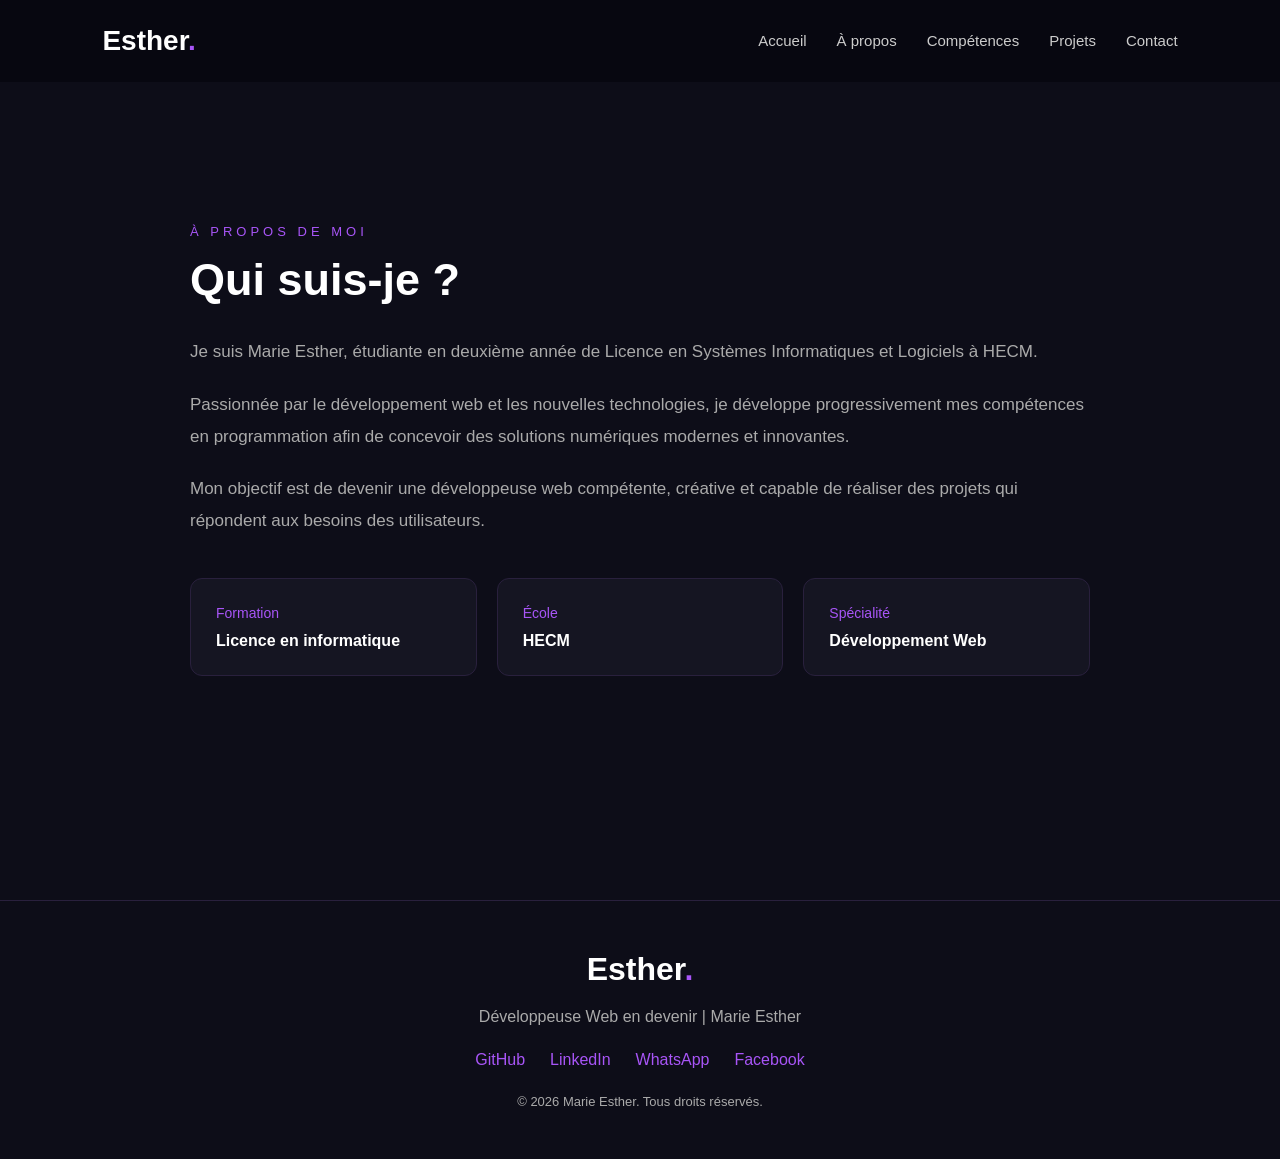
==== apropos.html @ d5be78d2 "Passage en site multi-pages" ====
<!DOCTYPE html>
<html lang="fr">
<head>
    <meta charset="UTF-8">
    <meta name="viewport" content="width=device-width, initial-scale=1.0">
    <title>À propos | Marie Esther</title>
    <link rel="stylesheet" href="style.css">
</head>

<body>

    <header>
        <nav class="navbar">
            <a href="index.html" class="logo">Esther<span>.</span></a>

            <button class="menu-toggle" id="menuToggle" aria-label="Ouvrir le menu">
                ☰
            </button>

            <ul class="nav-links" id="navLinks">
                <li><a href="index.html">Accueil</a></li>
                <li><a href="apropos.html">À propos</a></li>
                <li><a href="competences.html">Compétences</a></li>
                <li><a href="projets.html">Projets</a></li>
                <li><a href="contact.html">Contact</a></li>
            </ul>
        </nav>
    </header>

    <!-- SECTION À PROPOS -->
    <section class="about" id="apropos">

        <div class="about-content">

            <p class="section-title">À PROPOS DE MOI</p>

            <h2>Qui suis-je ?</h2>

            <p>
                Je suis Marie Esther, étudiante en deuxième année
                de Licence en Systèmes Informatiques et Logiciels
                à HECM.
            </p>

            <p>
                Passionnée par le développement web et les nouvelles
                technologies, je développe progressivement mes compétences
                en programmation afin de concevoir des solutions
                numériques modernes et innovantes.
            </p>

            <p>
                Mon objectif est de devenir une développeuse web
                compétente, créative et capable de réaliser des
                projets qui répondent aux besoins des utilisateurs.
            </p>

            <div class="about-info">
                <div>
                    <span>Formation</span>
                    <p>Licence en informatique</p>
                </div>

                <div>
                    <span>École</span>
                    <p>HECM</p>
                </div>

                <div>
                    <span>Spécialité</span>
                    <p>Développement Web</p>
                </div>
            </div>

        </div>

    </section>

    <!-- FOOTER -->
    <footer class="footer">

        <div class="footer-content">

            <a href="index.html" class="logo">Esther<span>.</span></a>

            <p>
                Développeuse Web en devenir | Marie Esther
            </p>

            <div class="social-links">

                <a href="https://github.com/Tresor82" target="_blank" rel="noopener">GitHub</a>

                <a href="https://www.linkedin.com/in/marie-esther-gando-2b0a843a9" target="_blank" rel="noopener">LinkedIn</a>

                <a href="https://wa.me/2290168267479" target="_blank" rel="noopener">WhatsApp</a>

                <a href="https://www.facebook.com/profile.php?id=61590139468585" target="_blank" rel="noopener">Facebook</a>

            </div>

            <p class="copyright">
                © 2026 Marie Esther. Tous droits réservés.
            </p>

        </div>

    </footer>

    <!-- BOUTON RETOUR EN HAUT -->
    <button id="backToTop" title="Retour en haut">↑</button>

    <script src="script.js"></script>
</body>
</html>
---- style.css ----
/* RÉINITIALISATION */
* {
    margin: 0;
    padding: 0;
    box-sizing: border-box;
    scroll-behavior: smooth;
}

body {
    font-family: 'Segoe UI', sans-serif;
    background: #080810;
    color: white;
}

/* NAVIGATION */
header {
    width: 100%;
    padding: 25px 8%;
    position: fixed;
    top: 0;
    z-index: 1000;
    background: rgba(8, 8, 16, 0.85);
    backdrop-filter: blur(15px);
}

.navbar {
    display: flex;
    justify-content: space-between;
    align-items: center;
}

.logo {
    font-size: 28px;
    font-weight: bold;
    color: white;
    text-decoration: none;
}

.logo span {
    color: #a855f7;
}

.nav-links {
    display: flex;
    gap: 30px;
    list-style: none;
}

.nav-links a {
    text-decoration: none;
    color: #ccc;
    font-size: 15px;
    transition: 0.3s;
}

.nav-links a:hover {
    color: #a855f7;
}

/* SECTION ACCUEIL */
.hero {
    min-height: 100vh;
    display: flex;
    align-items: center;
    justify-content: space-between;
    padding: 120px 8% 60px;
    gap: 50px;
}

.hero-content {
    max-width: 600px;
}

.welcome {
    color: #a855f7;
    letter-spacing: 4px;
    font-size: 13px;
    margin-bottom: 20px;
}

.hero h1 {
    font-size: 60px;
    line-height: 1.2;
    margin-bottom: 20px;
}

.hero h1 span {
    color: #a855f7;
}

.hero h2 {
    font-size: 24px;
    color: #d8b4fe;
    margin-bottom: 20px;
}

.description {
    color: #aaa;
    line-height: 1.8;
    font-size: 16px;
    margin-bottom: 35px;
}

/* BOUTONS */
.buttons {
    display: flex;
    gap: 20px;
    flex-wrap: wrap;
}

.btn {
    padding: 14px 25px;
    border-radius: 8px;
    text-decoration: none;
    font-weight: bold;
    transition: 0.3s;
}

.primary {
    background: #a855f7;
    color: white;
    box-shadow: 0 0 20px rgba(168, 85, 247, 0.3);
}

.primary:hover {
    background: #9333ea;
    transform: translateY(-4px);
}

.secondary {
    border: 1px solid #a855f7;
    color: #a855f7;
}

.secondary:hover {
    background: #a855f7;
    color: white;
    transform: translateY(-4px);
}

/* PHOTO / VISUEL */
.hero-image {
    position: relative;
    display: flex;
    justify-content: center;
    align-items: center;
}

.glow {
    position: absolute;
    width: 320px;
    height: 320px;
    background: #9333ea;
    border-radius: 50%;
    filter: blur(100px);
    opacity: 0.5;
}

.profile-placeholder {
    position: relative;
    width: 300px;
    height: 300px;
    border-radius: 50%;
    border: 3px solid #a855f7;
    background: linear-gradient(135deg, #1a1028, #080810);
    display: flex;
    justify-content: center;
    align-items: center;
    box-shadow: 0 0 40px rgba(168, 85, 247, 0.4);
}

.profile-placeholder span {
    font-size: 80px;
    font-weight: bold;
    color: #d8b4fe;
}

/* RESPONSIVE */
@media screen and (max-width: 900px) {
    .hero {
        flex-direction: column;
        text-align: center;
    }

    .hero h1 {
        font-size: 45px;
    }

    .buttons {
        justify-content: center;
    }

    .nav-links {
        gap: 12px;
        font-size: 12px;
    }

    .profile-placeholder {
        width: 220px;
        height: 220px;
    }
}
/* SECTION À PROPOS */

.about {
    min-height: 100vh;
    padding: 100px 8%;
    display: flex;
    align-items: center;
    justify-content: center;
    background: #0d0d18;
}

.about-content {
    max-width: 900px;
}

.section-title {
    color: #a855f7;
    letter-spacing: 4px;
    font-size: 13px;
    margin-bottom: 15px;
}

.about h2 {
    font-size: 45px;
    margin-bottom: 30px;
}

.about-content > p:not(.section-title) {
    color: #aaa;
    font-size: 17px;
    line-height: 1.9;
    margin-bottom: 20px;
}

.about-info {
    display: grid;
    grid-template-columns: repeat(3, 1fr);
    gap: 20px;
    margin-top: 40px;
}

.about-info div {
    padding: 25px;
    background: #151522;
    border: 1px solid #29203d;
    border-radius: 12px;
    transition: 0.3s;
}

.about-info div:hover {
    border-color: #a855f7;
    transform: translateY(-5px);
}

.about-info span {
    color: #a855f7;
    font-size: 14px;
}

.about-info p {
    margin-top: 10px;
    color: white;
    font-weight: bold;
}

@media (max-width: 700px) {
    .about-info {
        grid-template-columns: 1fr;
    }

    .about h2 {
        font-size: 35px;
    }
}

.skills {
    padding: 100px 8%;
    background: #080810;
}

.skills-container {
    max-width: 1200px;
    margin: auto;
}

.skills h2 {
    font-size: 45px;
    margin-bottom: 20px;
}

.skills-description {
    color: #aaa;
    font-size: 17px;
    margin-bottom: 50px;
}

.skills-grid {
    display: grid;
    grid-template-columns: repeat(3, 1fr);
    gap: 25px;
}

.skill-card {
    padding: 30px;
    background: #151522;
    border: 1px solid #29203d;
    border-radius: 15px;
    transition: 0.4s;
}

.skill-card:hover {
    transform: translateY(-8px);
    border-color: #a855f7;
    box-shadow: 0 0 25px rgba(168, 85, 247, 0.15);
}

.skill-header {
    display: flex;
    justify-content: space-between;
    align-items: center;
    margin-bottom: 20px;
}

.skill-header h3 {
    font-size: 20px;
}

.skill-header span {
    color: #a855f7;
    font-weight: bold;
}

.progress-bar {
    height: 8px;
    background: #29203d;
    border-radius: 10px;
    overflow: hidden;
    margin-bottom: 20px;
}

.progress {
    height: 100%;
    background: linear-gradient(90deg, #7e22ce, #c084fc);
    border-radius: 10px;
}

.progress.html {
    width: 80%;
}

.progress.css {
    width: 70%;
}

.progress.js {
    width: 40%;
}

.progress.github {
    width: 60%;
}

.progress.word {
    width: 80%;
}

.progress.excel {
    width: 40%;
}

.skill-card p {
    color: #aaa;
    font-size: 14px;
}

@media (max-width: 900px) {
    .skills-grid {
        grid-template-columns: repeat(2, 1fr);
    }
}

@media (max-width: 600px) {
    .skills-grid {
        grid-template-columns: 1fr;
    }

    .skills h2 {
        font-size: 35px;
    }
}

/* SECTION PROJETS */

.projects {
    padding: 100px 8%;
    background: #0d0d18;
}

.projects-container {
    max-width: 1200px;
    margin: auto;
}

.projects h2 {
    font-size: 45px;
    margin-bottom: 20px;
}

.projects-description {
    color: #aaa;
    font-size: 17px;
    margin-bottom: 50px;
}

.projects-grid {
    display: grid;
    grid-template-columns: repeat(3, 1fr);
    gap: 30px;
}

.project-card {
    background: #151522;
    border: 1px solid #29203d;
    border-radius: 15px;
    overflow: hidden;
    transition: 0.4s;
}

.project-card:hover {
    transform: translateY(-10px);
    border-color: #a855f7;
    box-shadow: 0 0 30px rgba(168, 85, 247, 0.2);
}

.project-image {
    height: 200px;
    display: flex;
    align-items: center;
    justify-content: center;
    font-size: 30px;
    font-weight: bold;
    color: white;
}

.project-one {
    background: linear-gradient(135deg, #4c1d95, #1e1b4b);
}

.project-two {
    background: linear-gradient(135deg, #7e22ce, #312e81);
}

.project-three {
    background: linear-gradient(135deg, #581c87, #111827);
}

.project-content {
    padding: 25px;
}

.project-content h3 {
    font-size: 22px;
    margin-bottom: 15px;
}

.project-content p {
    color: #aaa;
    line-height: 1.7;
    font-size: 14px;
    margin-bottom: 20px;
}

.project-tags {
    display: flex;
    flex-wrap: wrap;
    gap: 10px;
    margin-bottom: 25px;
}

.project-tags span {
    background: #29203d;
    color: #d8b4fe;
    padding: 6px 12px;
    border-radius: 20px;
    font-size: 12px;
}

.project-link {
    color: #a855f7;
    text-decoration: none;
    font-weight: bold;
    transition: 0.3s;
}

.project-link:hover {
    color: #d8b4fe;
}

@media (max-width: 900px) {
    .projects-grid {
        grid-template-columns: repeat(2, 1fr);
    }
}

@media (max-width: 600px) {
    .projects-grid {
        grid-template-columns: 1fr;
    }

    .projects h2 {
        font-size: 35px;
    }
}

/* SECTION CONTACT */

.contact {
    padding: 100px 8%;
    background: #080810;
}

.contact-container {
    max-width: 1200px;
    margin: auto;
}

.contact h2 {
    font-size: 45px;
    margin-bottom: 20px;
}

.contact-description {
    color: #aaa;
    font-size: 17px;
    line-height: 1.8;
    margin-bottom: 50px;
    max-width: 650px;
}

.contact-content {
    display: grid;
    grid-template-columns: 1fr 1.5fr;
    gap: 50px;
}

.contact-info {
    display: flex;
    flex-direction: column;
    gap: 25px;
}

.contact-item {
    display: flex;
    align-items: center;
    gap: 20px;
    padding: 20px;
    background: #151522;
    border: 1px solid #29203d;
    border-radius: 12px;
}

.contact-icon {
    width: 50px;
    height: 50px;
    background: #29203d;
    color: #a855f7;
    display: flex;
    align-items: center;
    justify-content: center;
    border-radius: 10px;
    font-size: 22px;
}

.contact-item h3 {
    margin-bottom: 8px;
}

.contact-item p {
    color: #aaa;
    font-size: 14px;
}

.contact-form {
    display: flex;
    flex-direction: column;
    gap: 20px;
}

.contact-form input,
.contact-form textarea {
    width: 100%;
    padding: 16px;
    background: #151522;
    border: 1px solid #29203d;
    border-radius: 10px;
    color: white;
    outline: none;
    font-family: inherit;
    font-size: 15px;
}

.contact-form input:focus,
.contact-form textarea:focus {
    border-color: #a855f7;
    box-shadow: 0 0 15px rgba(168, 85, 247, 0.1);
}

.contact-form textarea {
    resize: vertical;
}

.contact-form button {
    border: none;
    cursor: pointer;
    font-size: 16px;
}

@media (max-width: 800px) {
    .contact-content {
        grid-template-columns: 1fr;
    }

    .contact h2 {
        font-size: 35px;
    }
}
/* FOOTER */

.footer {
    padding: 50px 8%;
    background: #0d0d18;
    border-top: 1px solid #29203d;
    text-align: center;
}

.footer-content {
    max-width: 1200px;
    margin: auto;
}

.footer .logo {
    font-size: 32px;
}

.footer-content > p {
    color: #aaa;
    margin-top: 20px;
}

.social-links {
    display: flex;
    justify-content: center;
    gap: 25px;
    margin: 25px 0;
}

.social-links a {
    color: #a855f7;
    text-decoration: none;
    transition: 0.3s;
}

.social-links a:hover {
    color: #d8b4fe;
    transform: translateY(-3px);
}

.copyright {
    font-size: 13px;
}

/* BOUTON RETOUR EN HAUT */

#backToTop {
    position: fixed;
    bottom: 30px;
    right: 30px;
    width: 50px;
    height: 50px;
    border: none;
    border-radius: 50%;
    background: #a855f7;
    color: white;
    font-size: 25px;
    cursor: pointer;
    box-shadow: 0 0 20px rgba(168, 85, 247, 0.4);
    display: none;
    z-index: 1000;
    transition: 0.3s;
}

#backToTop:hover {
    background: #9333ea;
    transform: translateY(-5px);
}

/* MENU RESPONSIVE */

.menu-toggle {
    display: none;
    background: transparent;
    border: none;
    color: #a855f7;
    font-size: 30px;
    cursor: pointer;
}

@media (max-width: 768px) {

    .menu-toggle {
        display: block;
    }

    .navbar {
        position: relative;
    }

    .nav-links {
        position: absolute;
        top: 70px;
        right: 0;
        width: 220px;
        background: #151522;
        border: 1px solid #29203d;
        border-radius: 12px;
        padding: 20px;
        display: none;
        flex-direction: column;
        gap: 20px;
    }

    .nav-links.active {
        display: flex;
    }

}

/* DÉCALAGE POUR LE MENU FIXE */

html {
    scroll-behavior: smooth;
}

section {
    scroll-margin-top: 80px;
}

/* NOUVELLES COMPÉTENCES */

.progress.vue {
    width: 60%;
}

.progress.python {
    width: 55%;
}

.progress.tensorflow {
    width: 45%;
}

.progress.tailwind {
    width: 60%;
}
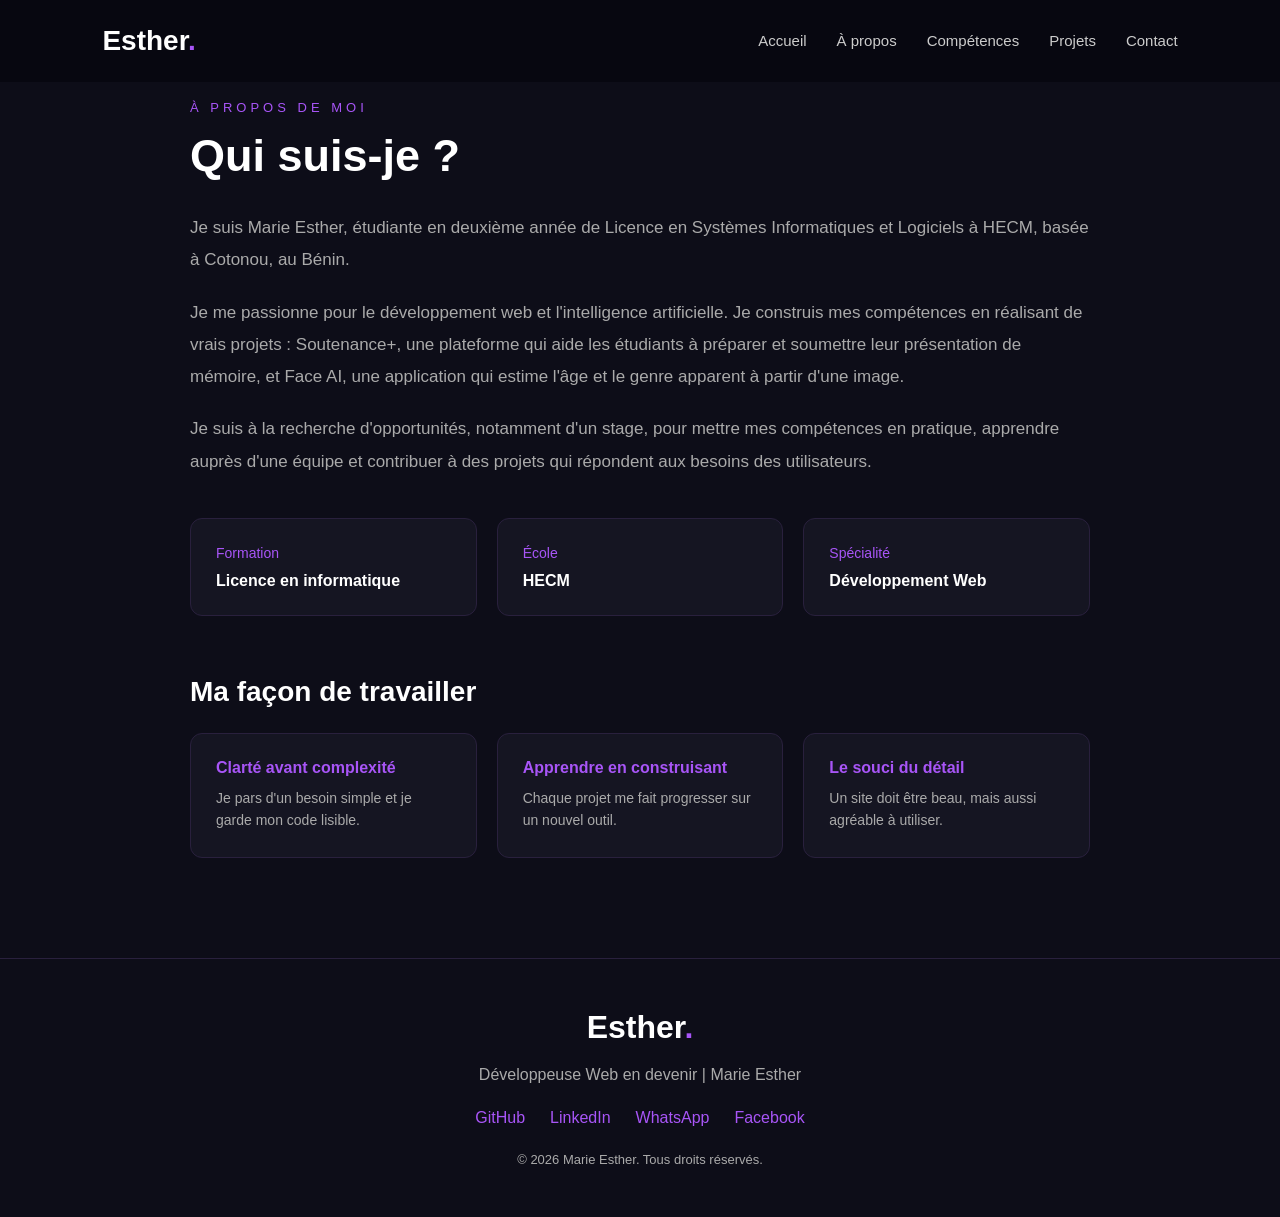
==== commit 683476a7: "Compétences et page À propos complétées" ====
--- a/apropos.html
+++ b/apropos.html
@@ -39,19 +39,23 @@
             <p>
                 Je suis Marie Esther, étudiante en deuxième année
                 de Licence en Systèmes Informatiques et Logiciels
-                à HECM.
+                à HECM, basée à Cotonou, au Bénin.
             </p>
 
             <p>
-                Passionnée par le développement web et les nouvelles
-                technologies, je développe progressivement mes compétences
-                en programmation afin de concevoir des solutions
-                numériques modernes et innovantes.
+                Je me passionne pour le développement web et
+                l'intelligence artificielle. Je construis mes
+                compétences en réalisant de vrais projets :
+                Soutenance+, une plateforme qui aide les étudiants
+                à préparer et soumettre leur présentation de mémoire,
+                et Face AI, une application qui estime l'âge et le
+                genre apparent à partir d'une image.
             </p>
 
             <p>
-                Mon objectif est de devenir une développeuse web
-                compétente, créative et capable de réaliser des
+                Je suis à la recherche d'opportunités, notamment
+                d'un stage, pour mettre mes compétences en pratique,
+                apprendre auprès d'une équipe et contribuer à des
                 projets qui répondent aux besoins des utilisateurs.
             </p>
 
@@ -69,6 +73,25 @@
                 <div>
                     <span>Spécialité</span>
                     <p>Développement Web</p>
+                </div>
+            </div>
+
+            <h3 class="values-title">Ma façon de travailler</h3>
+
+            <div class="about-values">
+                <div>
+                    <h4>Clarté avant complexité</h4>
+                    <p>Je pars d'un besoin simple et je garde mon code lisible.</p>
+                </div>
+
+                <div>
+                    <h4>Apprendre en construisant</h4>
+                    <p>Chaque projet me fait progresser sur un nouvel outil.</p>
+                </div>
+
+                <div>
+                    <h4>Le souci du détail</h4>
+                    <p>Un site doit être beau, mais aussi agréable à utiliser.</p>
                 </div>
             </div>
 
--- a/style.css
+++ b/style.css
@@ -763,4 +763,69 @@
 
 .progress.tailwind {
     width: 60%;
+}
+
+/* AUTRES DOMAINES */
+
+.other-title {
+    margin-top: 80px;
+}
+
+.level-list {
+    display: flex;
+    flex-wrap: wrap;
+    gap: 10px;
+}
+
+.level-list span {
+    background: #29203d;
+    color: #d8b4fe;
+    padding: 6px 12px;
+    border-radius: 20px;
+    font-size: 13px;
+}
+
+/* MA FAÇON DE TRAVAILLER */
+
+.values-title {
+    font-size: 28px;
+    margin-top: 60px;
+    margin-bottom: 25px;
+}
+
+.about-values {
+    display: grid;
+    grid-template-columns: repeat(3, 1fr);
+    gap: 20px;
+}
+
+.about-values div {
+    padding: 25px;
+    background: #151522;
+    border: 1px solid #29203d;
+    border-radius: 12px;
+    transition: 0.3s;
+}
+
+.about-values div:hover {
+    border-color: #a855f7;
+    transform: translateY(-5px);
+}
+
+.about-values h4 {
+    color: #a855f7;
+    font-size: 16px;
+    margin-bottom: 10px;
+}
+
+.about-values p {
+    color: #aaa;
+    font-size: 14px;
+    line-height: 1.6;
+}
+
+@media (max-width: 700px) {
+    .about-values {
+        grid-template-columns: 1fr;
+    }
 }
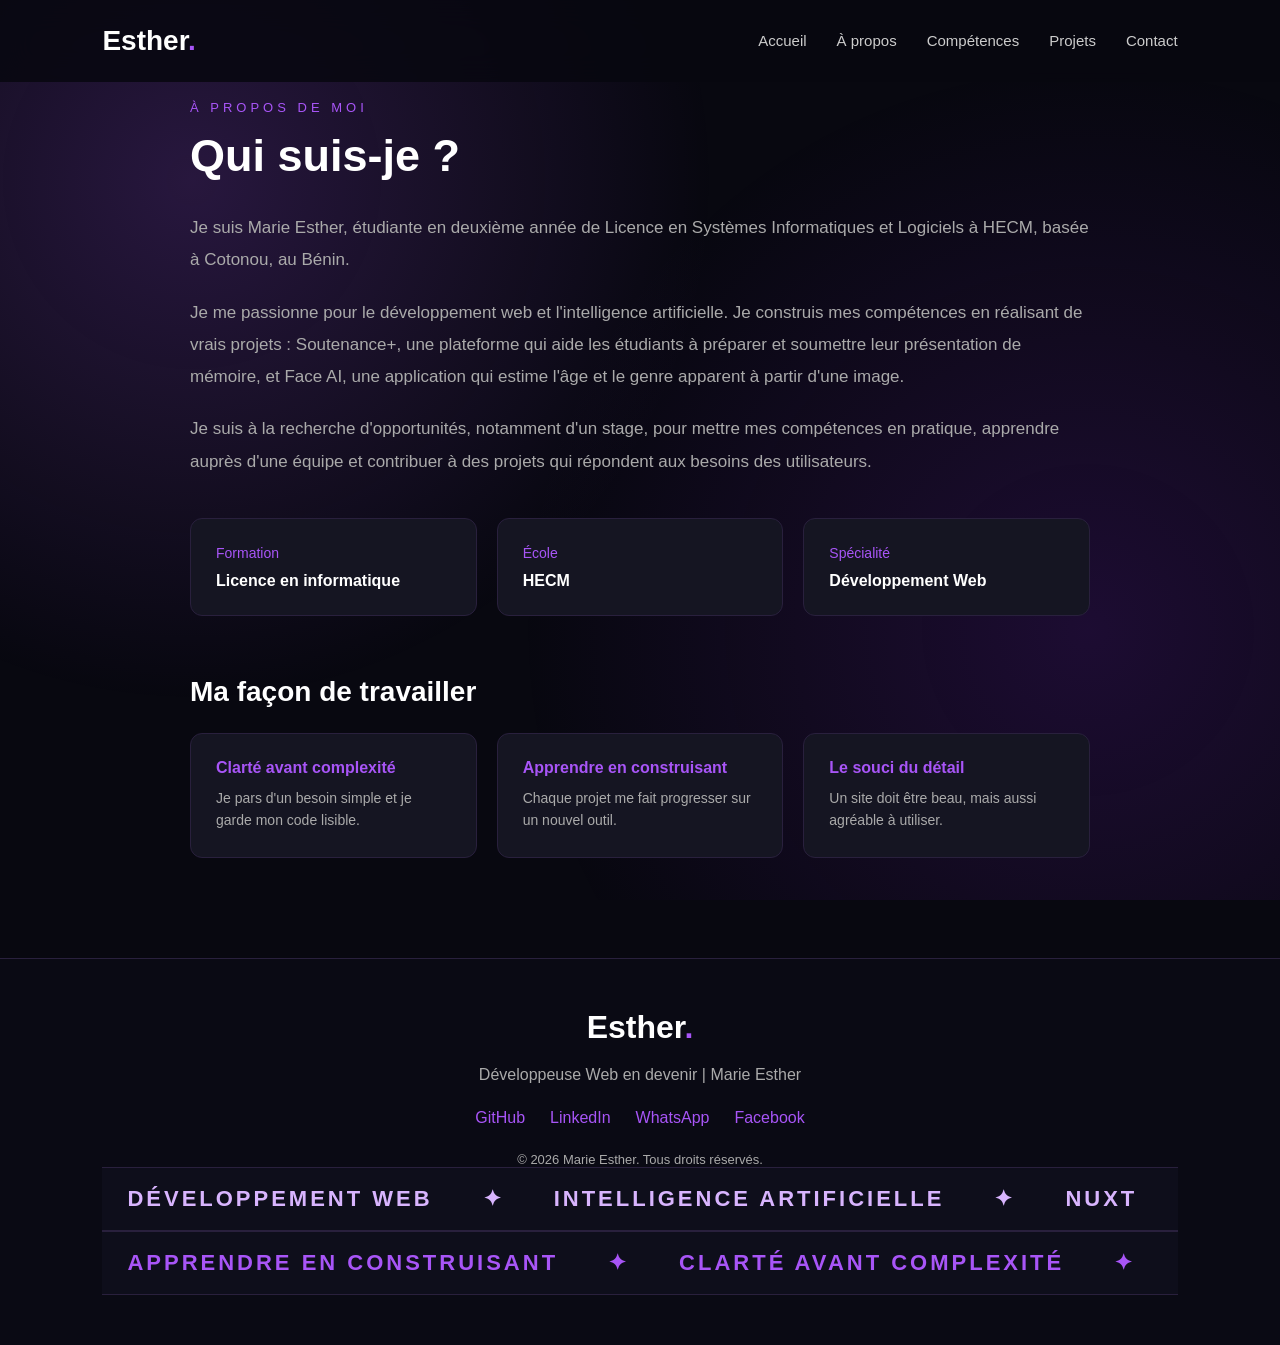
==== commit 1dc70653: "Fond animé, bandes de mots et illustration" ====
--- a/apropos.html
+++ b/apropos.html
@@ -127,6 +127,46 @@
             </p>
 
         </div>
+            <!-- BANDES DE MOTS QUI DÉFILENT -->
+    <div class="marquee">
+        <div class="marquee-track">
+            <div class="marquee-group">
+                <span>DÉVELOPPEMENT WEB</span><span>✦</span>
+                <span>INTELLIGENCE ARTIFICIELLE</span><span>✦</span>
+                <span>NUXT</span><span>✦</span>
+                <span>VUE.JS</span><span>✦</span>
+                <span>PYTHON</span><span>✦</span>
+                <span>TENSORFLOW</span><span>✦</span>
+            </div>
+            <div class="marquee-group" aria-hidden="true">
+                <span>DÉVELOPPEMENT WEB</span><span>✦</span>
+                <span>INTELLIGENCE ARTIFICIELLE</span><span>✦</span>
+                <span>NUXT</span><span>✦</span>
+                <span>VUE.JS</span><span>✦</span>
+                <span>PYTHON</span><span>✦</span>
+                <span>TENSORFLOW</span><span>✦</span>
+            </div>
+        </div>
+    </div>
+
+    <div class="marquee reverse">
+        <div class="marquee-track">
+            <div class="marquee-group">
+                <span>APPRENDRE EN CONSTRUISANT</span><span>✦</span>
+                <span>CLARTÉ AVANT COMPLEXITÉ</span><span>✦</span>
+                <span>SOUCI DU DÉTAIL</span><span>✦</span>
+                <span>CRÉATIVITÉ</span><span>✦</span>
+                <span>RIGUEUR</span><span>✦</span>
+            </div>
+            <div class="marquee-group" aria-hidden="true">
+                <span>APPRENDRE EN CONSTRUISANT</span><span>✦</span>
+                <span>CLARTÉ AVANT COMPLEXITÉ</span><span>✦</span>
+                <span>SOUCI DU DÉTAIL</span><span>✦</span>
+                <span>CRÉATIVITÉ</span><span>✦</span>
+                <span>RIGUEUR</span><span>✦</span>
+            </div>
+        </div>
+    </div>
 
     </footer>
 
--- a/style.css
+++ b/style.css
@@ -828,4 +828,113 @@
     .about-values {
         grid-template-columns: 1fr;
     }
+}
+
+/* FOND AVEC LUEUR ANIMÉE */
+
+body::before {
+    content: "";
+    position: fixed;
+    inset: 0;
+    z-index: -1;
+    background:
+        radial-gradient(circle at 15% 20%, rgba(168, 85, 247, 0.20), transparent 40%),
+        radial-gradient(circle at 85% 70%, rgba(126, 34, 206, 0.18), transparent 45%);
+    animation: glowMove 12s ease-in-out infinite alternate;
+}
+
+@keyframes glowMove {
+    from {
+        transform: translate(0, 0) scale(1);
+    }
+    to {
+        transform: translate(30px, -20px) scale(1.1);
+    }
+}
+
+/* Sections transparentes pour laisser voir la lueur */
+.about,
+.skills,
+.projects,
+.contact {
+    background: transparent;
+}
+
+.footer {
+    background: rgba(13, 13, 24, 0.6);
+}
+
+/* BANDES DE MOTS QUI DÉFILENT */
+
+.marquee {
+    overflow: hidden;
+    padding: 18px 0;
+    background: rgba(21, 21, 34, 0.5);
+    border-top: 1px solid #29203d;
+    border-bottom: 1px solid #29203d;
+}
+
+.marquee-track {
+    display: flex;
+    width: max-content;
+    animation: marquee 30s linear infinite;
+}
+
+.marquee.reverse .marquee-track {
+    animation-direction: reverse;
+}
+
+.marquee:hover .marquee-track {
+    animation-play-state: paused;
+}
+
+.marquee-group {
+    display: flex;
+    flex-shrink: 0;
+}
+
+.marquee-group span {
+    padding: 0 25px;
+    font-size: 22px;
+    font-weight: bold;
+    letter-spacing: 3px;
+    color: #d8b4fe;
+    white-space: nowrap;
+}
+
+.marquee.reverse .marquee-group span {
+    color: #a855f7;
+}
+
+@keyframes marquee {
+    from {
+        transform: translateX(0);
+    }
+    to {
+        transform: translateX(-50%);
+    }
+}
+
+@media (max-width: 600px) {
+    .marquee-group span {
+        font-size: 16px;
+        padding: 0 15px;
+    }
+}
+
+@media (prefers-reduced-motion: reduce) {
+    .marquee-track {
+        animation: none;
+    }
+}
+
+/* ILLUSTRATION D'ACCUEIL */
+
+.profile-placeholder {
+    overflow: hidden;
+}
+
+.profile-placeholder .avatar {
+    width: 100%;
+    height: 100%;
 }
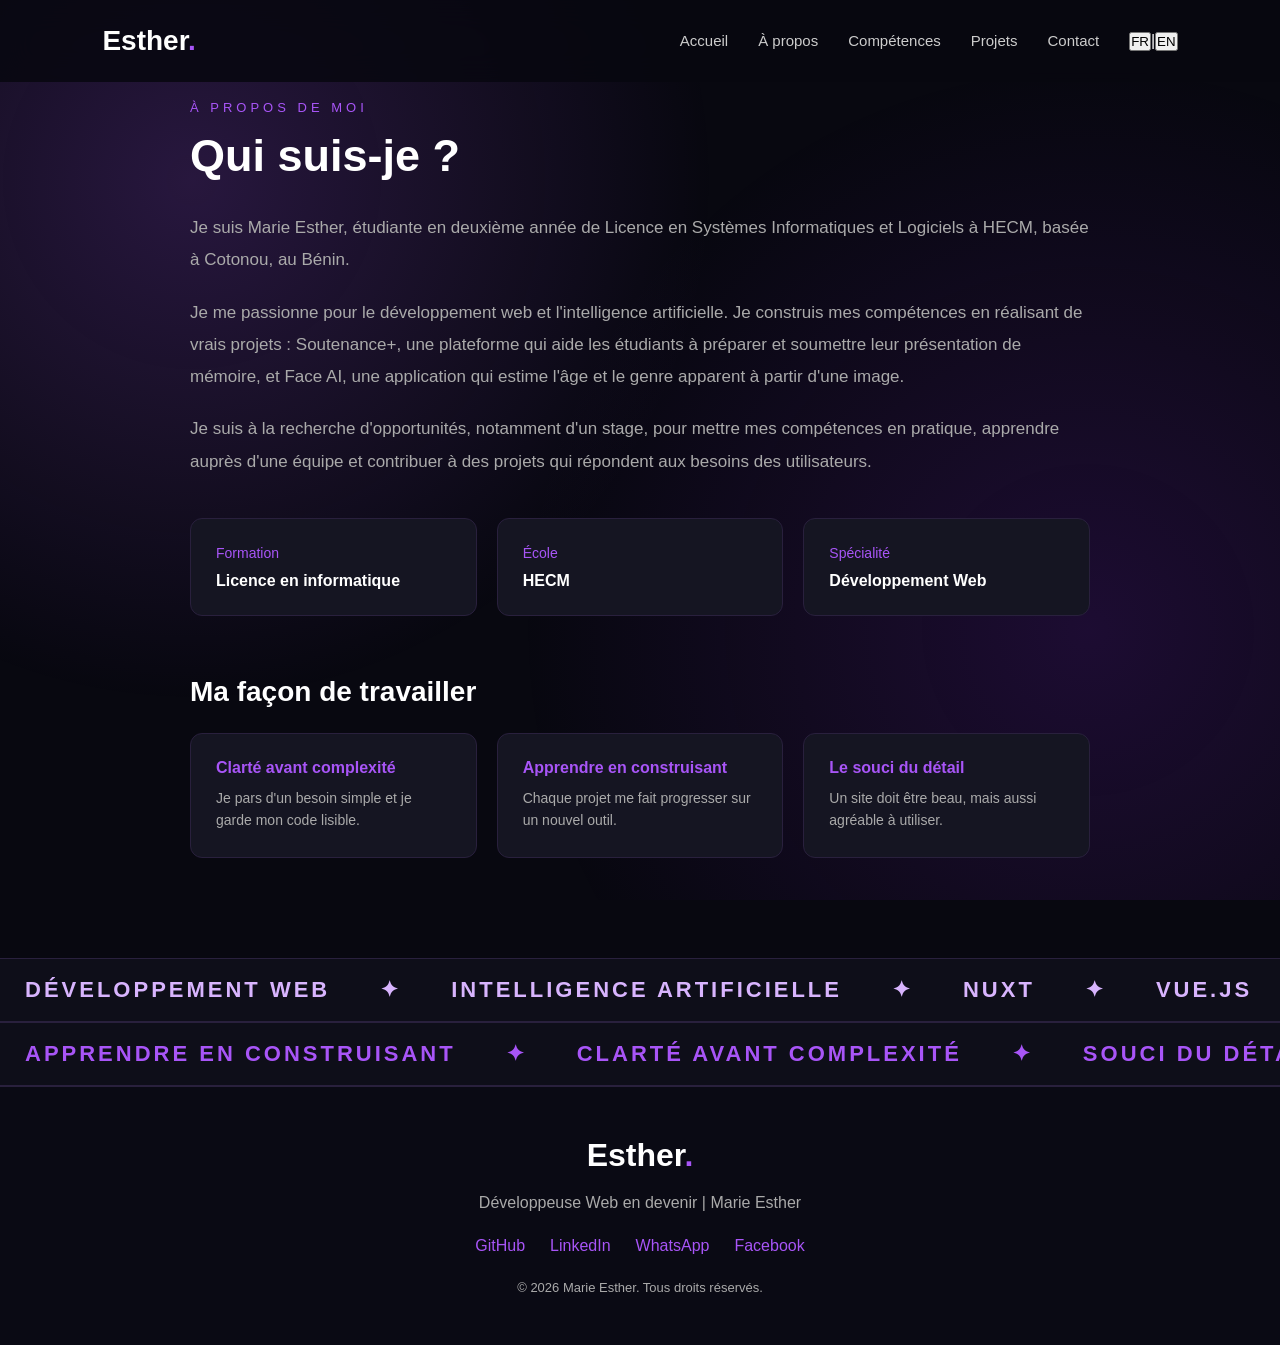
==== commit 5f31a84e: "Version anglaise avec sélecteur FR | EN" ====
--- a/apropos.html
+++ b/apropos.html
@@ -3,7 +3,7 @@
 <head>
     <meta charset="UTF-8">
     <meta name="viewport" content="width=device-width, initial-scale=1.0">
-    <title>À propos | Marie Esther</title>
+    <title data-i18n="title_about">À propos | Marie Esther</title>
     <link rel="stylesheet" href="style.css">
 </head>
 
@@ -18,11 +18,12 @@
             </button>
 
             <ul class="nav-links" id="navLinks">
-                <li><a href="index.html">Accueil</a></li>
-                <li><a href="apropos.html">À propos</a></li>
-                <li><a href="competences.html">Compétences</a></li>
-                <li><a href="projets.html">Projets</a></li>
-                <li><a href="contact.html">Contact</a></li>
+                <li><a href="index.html" data-i18n="nav_home">Accueil</a></li>
+                <li><a href="apropos.html" data-i18n="nav_about">À propos</a></li>
+                <li><a href="competences.html" data-i18n="nav_skills">Compétences</a></li>
+                <li><a href="projets.html" data-i18n="nav_projects">Projets</a></li>
+                <li><a href="contact.html" data-i18n="nav_contact">Contact</a></li>
+                <li><button class="lang-toggle" id="langToggle" type="button">EN</button></li>
             </ul>
         </nav>
     </header>
@@ -32,72 +33,96 @@
 
         <div class="about-content">
 
-            <p class="section-title">À PROPOS DE MOI</p>
+            <p class="section-title" data-i18n="about_label">À PROPOS DE MOI</p>
 
-            <h2>Qui suis-je ?</h2>
+            <h2 data-i18n="about_h2">Qui suis-je ?</h2>
 
-            <p>
-                Je suis Marie Esther, étudiante en deuxième année
-                de Licence en Systèmes Informatiques et Logiciels
-                à HECM, basée à Cotonou, au Bénin.
-            </p>
+            <p data-i18n="about_p1">Je suis Marie Esther, étudiante en deuxième année de Licence en Systèmes Informatiques et Logiciels à HECM, basée à Cotonou, au Bénin.</p>
 
-            <p>
-                Je me passionne pour le développement web et
-                l'intelligence artificielle. Je construis mes
-                compétences en réalisant de vrais projets :
-                Soutenance+, une plateforme qui aide les étudiants
-                à préparer et soumettre leur présentation de mémoire,
-                et Face AI, une application qui estime l'âge et le
-                genre apparent à partir d'une image.
-            </p>
+            <p data-i18n="about_p2">Je me passionne pour le développement web et l'intelligence artificielle. Je construis mes compétences en réalisant de vrais projets : Soutenance+, une plateforme qui aide les étudiants à préparer et soumettre leur présentation de mémoire, et Face AI, une application qui estime l'âge et le genre apparent à partir d'une image.</p>
 
-            <p>
-                Je suis à la recherche d'opportunités, notamment
-                d'un stage, pour mettre mes compétences en pratique,
-                apprendre auprès d'une équipe et contribuer à des
-                projets qui répondent aux besoins des utilisateurs.
-            </p>
+            <p data-i18n="about_p3">Je suis à la recherche d'opportunités, notamment d'un stage, pour mettre mes compétences en pratique, apprendre auprès d'une équipe et contribuer à des projets qui répondent aux besoins des utilisateurs.</p>
 
             <div class="about-info">
                 <div>
-                    <span>Formation</span>
-                    <p>Licence en informatique</p>
+                    <span data-i18n="info_education">Formation</span>
+                    <p data-i18n="info_education_val">Licence en informatique</p>
                 </div>
 
                 <div>
-                    <span>École</span>
+                    <span data-i18n="info_school">École</span>
                     <p>HECM</p>
                 </div>
 
                 <div>
-                    <span>Spécialité</span>
-                    <p>Développement Web</p>
+                    <span data-i18n="info_specialty">Spécialité</span>
+                    <p data-i18n="info_specialty_val">Développement Web</p>
                 </div>
             </div>
 
-            <h3 class="values-title">Ma façon de travailler</h3>
+            <h3 class="values-title" data-i18n="values_title">Ma façon de travailler</h3>
 
             <div class="about-values">
                 <div>
-                    <h4>Clarté avant complexité</h4>
-                    <p>Je pars d'un besoin simple et je garde mon code lisible.</p>
+                    <h4 data-i18n="val1_title">Clarté avant complexité</h4>
+                    <p data-i18n="val1_text">Je pars d'un besoin simple et je garde mon code lisible.</p>
                 </div>
 
                 <div>
-                    <h4>Apprendre en construisant</h4>
-                    <p>Chaque projet me fait progresser sur un nouvel outil.</p>
+                    <h4 data-i18n="val2_title">Apprendre en construisant</h4>
+                    <p data-i18n="val2_text">Chaque projet me fait progresser sur un nouvel outil.</p>
                 </div>
 
                 <div>
-                    <h4>Le souci du détail</h4>
-                    <p>Un site doit être beau, mais aussi agréable à utiliser.</p>
+                    <h4 data-i18n="val3_title">Le souci du détail</h4>
+                    <p data-i18n="val3_text">Un site doit être beau, mais aussi agréable à utiliser.</p>
                 </div>
             </div>
 
         </div>
 
     </section>
+
+    <!-- BANDES DE MOTS QUI DÉFILENT -->
+    <div class="marquee">
+        <div class="marquee-track">
+            <div class="marquee-group">
+                <span data-i18n="mq_web">DÉVELOPPEMENT WEB</span><span>✦</span>
+                <span data-i18n="mq_ai">INTELLIGENCE ARTIFICIELLE</span><span>✦</span>
+                <span>NUXT</span><span>✦</span>
+                <span>VUE.JS</span><span>✦</span>
+                <span>PYTHON</span><span>✦</span>
+                <span>TENSORFLOW</span><span>✦</span>
+            </div>
+            <div class="marquee-group" aria-hidden="true">
+                <span data-i18n="mq_web">DÉVELOPPEMENT WEB</span><span>✦</span>
+                <span data-i18n="mq_ai">INTELLIGENCE ARTIFICIELLE</span><span>✦</span>
+                <span>NUXT</span><span>✦</span>
+                <span>VUE.JS</span><span>✦</span>
+                <span>PYTHON</span><span>✦</span>
+                <span>TENSORFLOW</span><span>✦</span>
+            </div>
+        </div>
+    </div>
+
+    <div class="marquee reverse">
+        <div class="marquee-track">
+            <div class="marquee-group">
+                <span data-i18n="mq2_learn">APPRENDRE EN CONSTRUISANT</span><span>✦</span>
+                <span data-i18n="mq2_clarity">CLARTÉ AVANT COMPLEXITÉ</span><span>✦</span>
+                <span data-i18n="mq2_detail">SOUCI DU DÉTAIL</span><span>✦</span>
+                <span data-i18n="mq2_creativity">CRÉATIVITÉ</span><span>✦</span>
+                <span data-i18n="mq2_rigor">RIGUEUR</span><span>✦</span>
+            </div>
+            <div class="marquee-group" aria-hidden="true">
+                <span data-i18n="mq2_learn">APPRENDRE EN CONSTRUISANT</span><span>✦</span>
+                <span data-i18n="mq2_clarity">CLARTÉ AVANT COMPLEXITÉ</span><span>✦</span>
+                <span data-i18n="mq2_detail">SOUCI DU DÉTAIL</span><span>✦</span>
+                <span data-i18n="mq2_creativity">CRÉATIVITÉ</span><span>✦</span>
+                <span data-i18n="mq2_rigor">RIGUEUR</span><span>✦</span>
+            </div>
+        </div>
+    </div>
 
     <!-- FOOTER -->
     <footer class="footer">
@@ -106,9 +131,7 @@
 
             <a href="index.html" class="logo">Esther<span>.</span></a>
 
-            <p>
-                Développeuse Web en devenir | Marie Esther
-            </p>
+            <p data-i18n="foot_tag">Développeuse Web en devenir | Marie Esther</p>
 
             <div class="social-links">
 
@@ -122,51 +145,9 @@
 
             </div>
 
-            <p class="copyright">
-                © 2026 Marie Esther. Tous droits réservés.
-            </p>
+            <p class="copyright" data-i18n="foot_copy">© 2026 Marie Esther. Tous droits réservés.</p>
 
         </div>
-            <!-- BANDES DE MOTS QUI DÉFILENT -->
-    <div class="marquee">
-        <div class="marquee-track">
-            <div class="marquee-group">
-                <span>DÉVELOPPEMENT WEB</span><span>✦</span>
-                <span>INTELLIGENCE ARTIFICIELLE</span><span>✦</span>
-                <span>NUXT</span><span>✦</span>
-                <span>VUE.JS</span><span>✦</span>
-                <span>PYTHON</span><span>✦</span>
-                <span>TENSORFLOW</span><span>✦</span>
-            </div>
-            <div class="marquee-group" aria-hidden="true">
-                <span>DÉVELOPPEMENT WEB</span><span>✦</span>
-                <span>INTELLIGENCE ARTIFICIELLE</span><span>✦</span>
-                <span>NUXT</span><span>✦</span>
-                <span>VUE.JS</span><span>✦</span>
-                <span>PYTHON</span><span>✦</span>
-                <span>TENSORFLOW</span><span>✦</span>
-            </div>
-        </div>
-    </div>
-
-    <div class="marquee reverse">
-        <div class="marquee-track">
-            <div class="marquee-group">
-                <span>APPRENDRE EN CONSTRUISANT</span><span>✦</span>
-                <span>CLARTÉ AVANT COMPLEXITÉ</span><span>✦</span>
-                <span>SOUCI DU DÉTAIL</span><span>✦</span>
-                <span>CRÉATIVITÉ</span><span>✦</span>
-                <span>RIGUEUR</span><span>✦</span>
-            </div>
-            <div class="marquee-group" aria-hidden="true">
-                <span>APPRENDRE EN CONSTRUISANT</span><span>✦</span>
-                <span>CLARTÉ AVANT COMPLEXITÉ</span><span>✦</span>
-                <span>SOUCI DU DÉTAIL</span><span>✦</span>
-                <span>CRÉATIVITÉ</span><span>✦</span>
-                <span>RIGUEUR</span><span>✦</span>
-            </div>
-        </div>
-    </div>
 
     </footer>
 
--- a/style.css
+++ b/style.css
@@ -937,4 +937,124 @@
 .profile-placeholder .avatar {
     width: 100%;
     height: 100%;
+}
+
+/* PERSONNAGE D'ACCUEIL */
+
+.hero-avatar {
+    position: relative;
+    width: 100%;
+    max-width: 420px;
+    height: auto;
+    transform: scaleX(-1);
+    filter: drop-shadow(0 0 40px rgba(168, 85, 247, 0.35));
+    animation: avatarFloat 4s ease-in-out infinite;
+}
+
+@keyframes avatarFloat {
+    0%, 100% {
+        transform: translateY(0) scaleX(-1);
+    }
+    50% {
+        transform: translateY(-12px) scaleX(-1);
+    }
+}
+
+@media (max-width: 900px) {
+    .hero-avatar {
+        max-width: 280px;
+    }
+}
+
+/* RÉSUMÉ DES PAGES */
+
+.summary {
+    padding: 100px 8%;
+    background: transparent;
+}
+
+.summary-container {
+    max-width: 1000px;
+    margin: auto;
+}
+
+.summary h2 {
+    font-size: 45px;
+    margin-bottom: 50px;
+}
+
+.summary-item {
+    display: grid;
+    grid-template-columns: 1fr 2fr;
+    gap: 40px;
+    padding: 35px 0;
+    border-top: 1px solid #29203d;
+}
+
+.summary-item:last-child {
+    border-bottom: 1px solid #29203d;
+}
+
+.summary-head {
+    display: flex;
+    align-items: baseline;
+    gap: 20px;
+}
+
+.summary-number {
+    color: #a855f7;
+    font-weight: bold;
+    letter-spacing: 3px;
+}
+
+.summary-head h3 {
+    font-size: 26px;
+}
+
+.summary-body p {
+    color: #aaa;
+    font-size: 17px;
+    line-height: 1.9;
+    margin-bottom: 20px;
+}
+
+.summary-link {
+    color: #a855f7;
+    text-decoration: none;
+    font-weight: bold;
+    transition: 0.3s;
+}
+
+.summary-link:hover {
+    color: #d8b4fe;
+}
+
+@media (max-width: 800px) {
+    .summary-item {
+        grid-template-columns: 1fr;
+        gap: 15px;
+    }
+
+    .summary h2 {
+        font-size: 35px;
+    }
+}
+
+/* BOUTON DE LANGUE */
+
+.lang-toggle {
+    background: transparent;
+    border: 1px solid #a855f7;
+    color: #a855f7;
+    padding: 6px 14px;
+    border-radius: 20px;
+    font-size: 14px;
+    font-weight: bold;
+    cursor: pointer;
+    transition: 0.3s;
+}
+
+.lang-toggle:hover {
+    background: #a855f7;
+    color: white;
 }
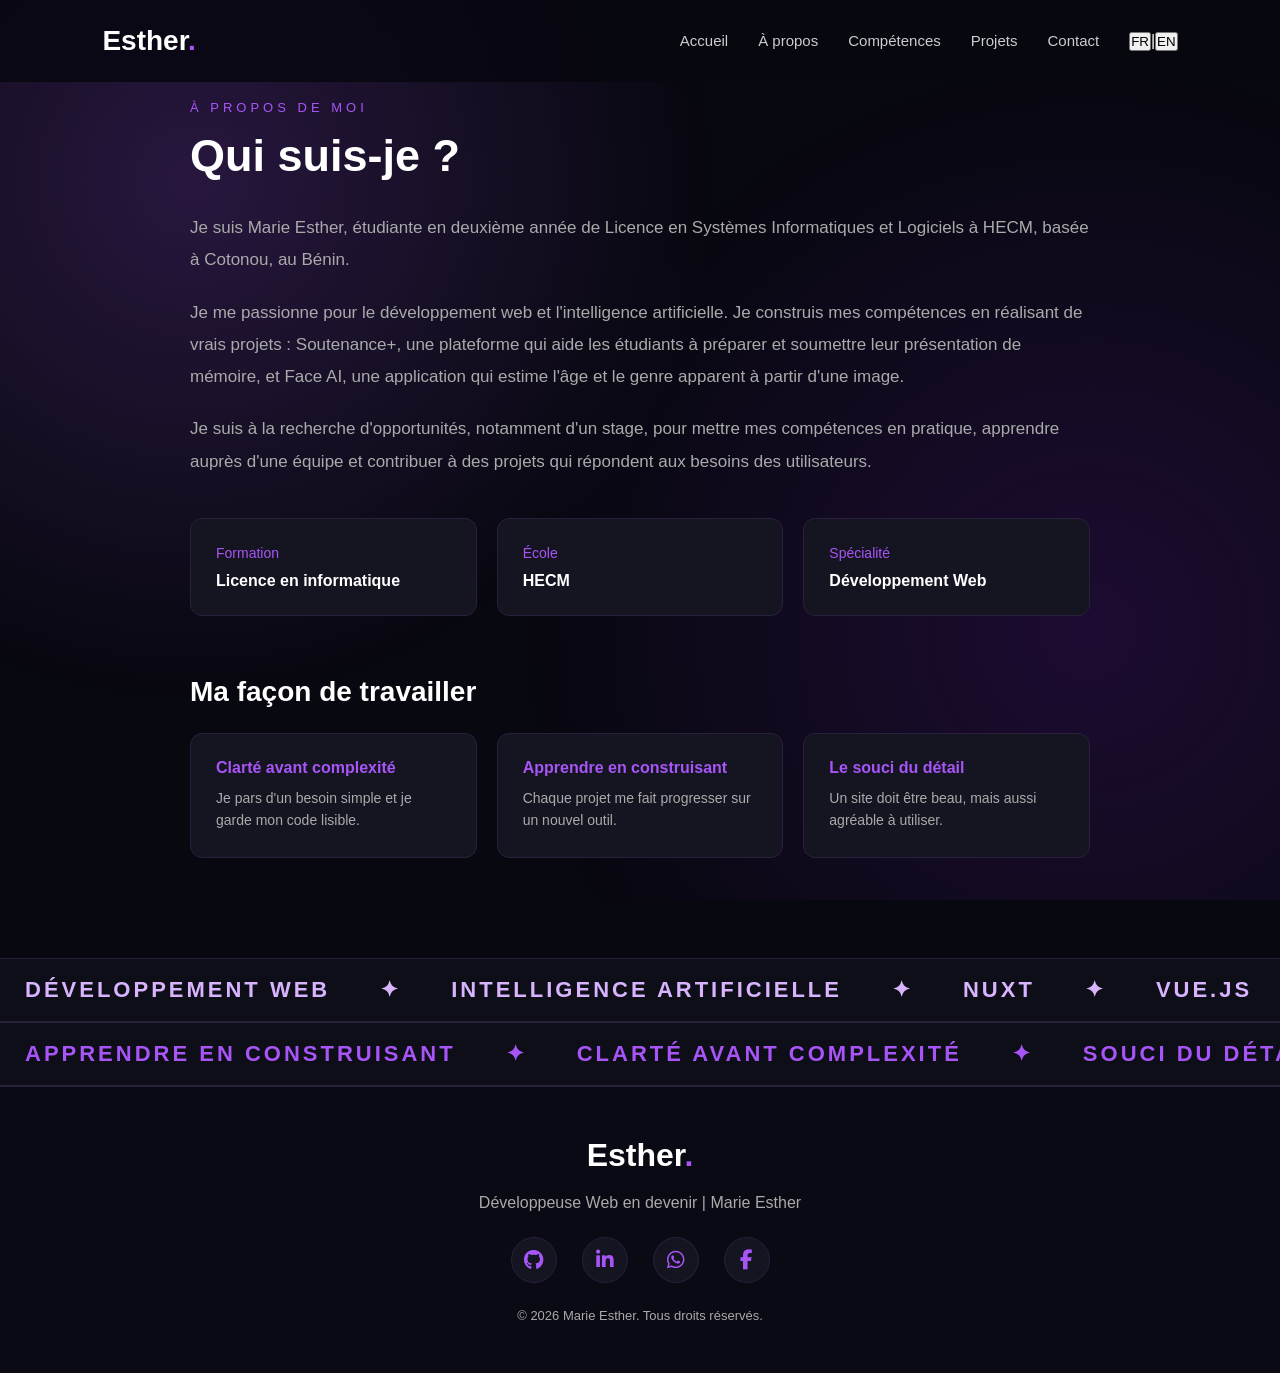
==== commit dcb257bb: "Icônes sociales et aperçu du lien" ====
--- a/apropos.html
+++ b/apropos.html
@@ -5,6 +5,14 @@
     <meta name="viewport" content="width=device-width, initial-scale=1.0">
     <title data-i18n="title_about">À propos | Marie Esther</title>
     <link rel="stylesheet" href="style.css">
+        <meta name="description" content="Portfolio de Marie Esther, étudiante en systèmes informatiques et logiciels à HECM. Développement web, intelligence artificielle, Nuxt, Vue.js, Python.">
+
+    <meta property="og:type" content="website">
+    <meta property="og:title" content="Marie Esther | Développeuse Web">
+    <meta property="og:description" content="Étudiante en systèmes informatiques et logiciels à HECM. Découvrez mes projets web et d'intelligence artificielle.">
+    <meta property="og:image" content="https://portfolio-marie-esther.vercel.app/og-image.png">
+    <meta property="og:url" content="https://portfolio-marie-esther.vercel.app/">
+    <meta name="twitter:card" content="summary_large_image">
 </head>
 
 <body>
--- a/style.css
+++ b/style.css
@@ -1057,4 +1057,26 @@
 .lang-toggle:hover {
     background: #a855f7;
     color: white;
+}
+
+/* ICÔNES DES RÉSEAUX SOCIAUX */
+
+.social-links a.social-icon {
+    width: 46px;
+    height: 46px;
+    display: flex;
+    align-items: center;
+    justify-content: center;
+    background: #151522;
+    border: 1px solid #29203d;
+    border-radius: 50%;
+    font-size: 20px;
+}
+
+.social-links a.social-icon:hover {
+    background: #a855f7;
+    color: white;
+    border-color: #a855f7;
+    transform: translateY(-3px);
+    box-shadow: 0 0 20px rgba(168, 85, 247, 0.4);
 }
